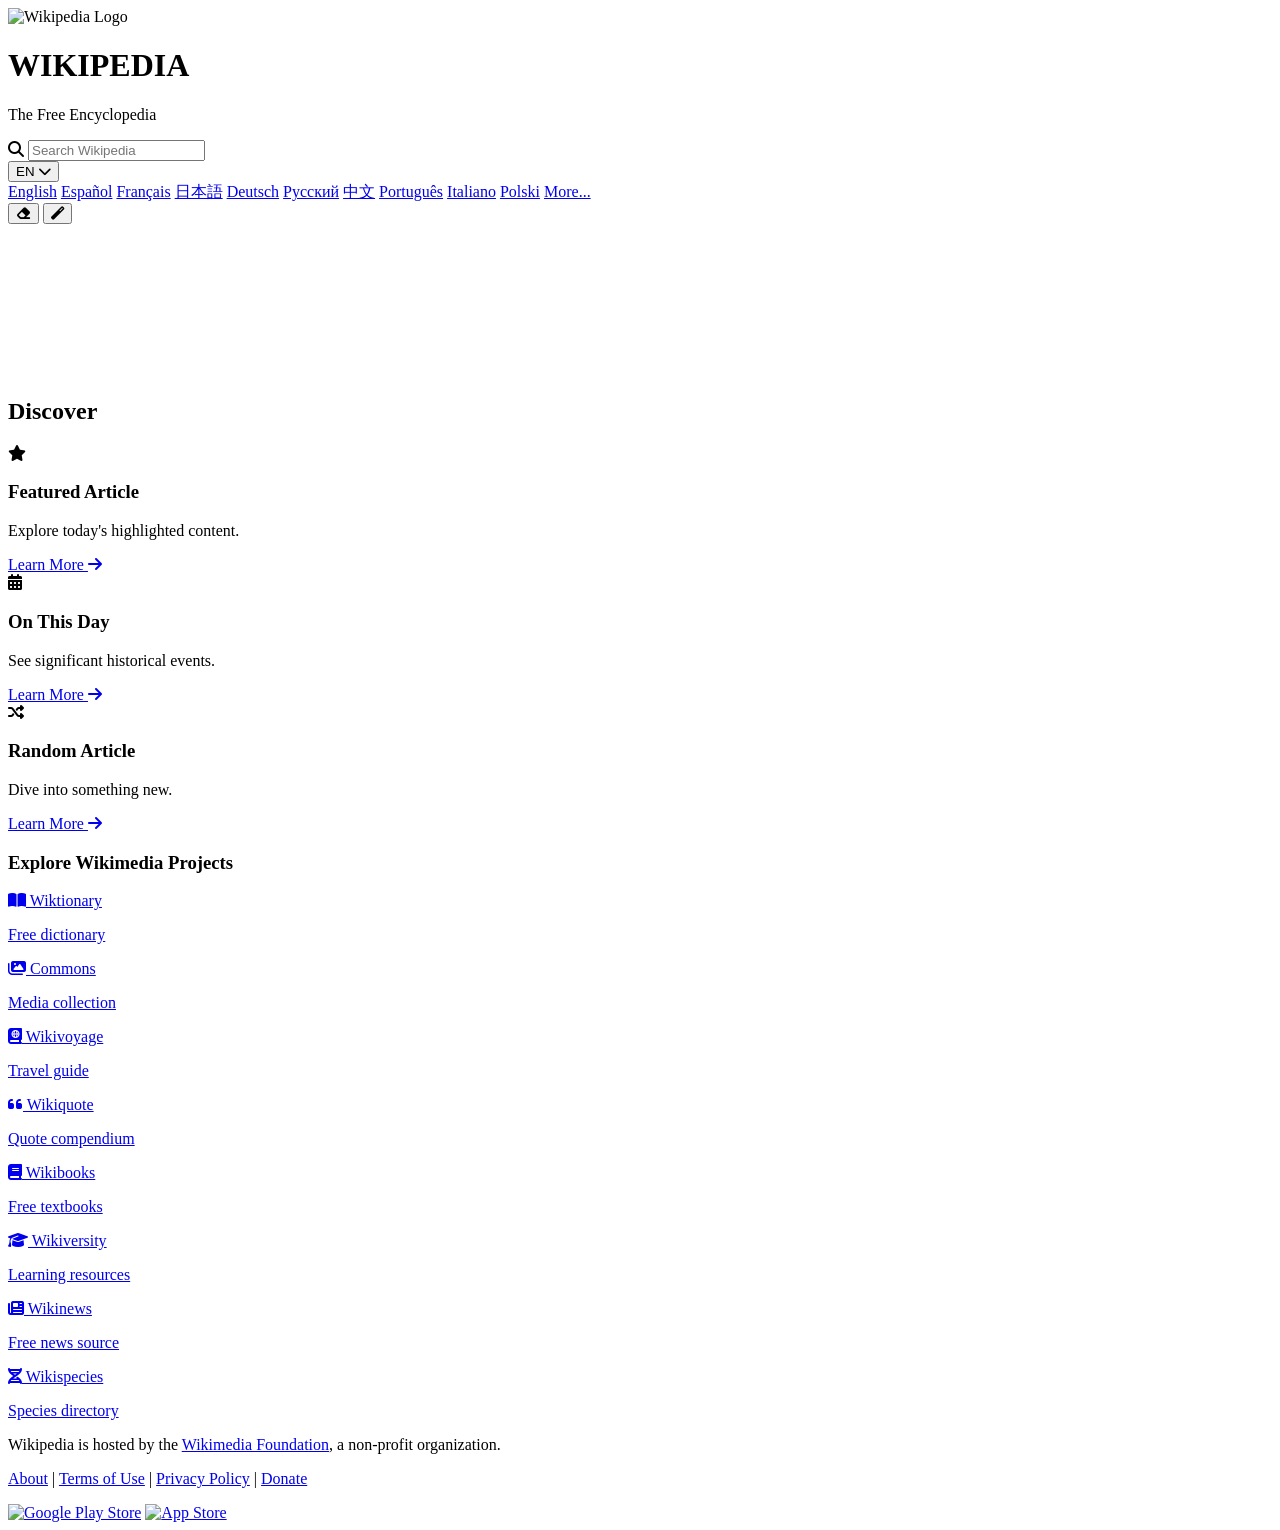
==== index.html @ 88350966 "Create index.html" ====
<!DOCTYPE html>
<html lang="en">
<head>
    <meta charset="UTF-8">
    <meta name="viewport" content="width=device-width, initial-scale=1.0">
    <title>WikiClone - The Free Encyclopedia</title>
    <link rel="stylesheet" href="style.css">
    <!-- Font Awesome for Icons (replace with your preferred icon library if needed) -->
    <link rel="stylesheet" href="https://cdnjs.cloudflare.com/ajax/libs/font-awesome/6.4.0/css/all.min.css">
    <!-- Google Fonts (Optional - choose a clean sans-serif) -->
    <link rel="preconnect" href="https://fonts.googleapis.com">
    <link rel="preconnect" href="https://fonts.gstatic.com" crossorigin>
    <link href="https://fonts.googleapis.com/css2?family=Inter:wght@300;400;500;700&display=swap" rel="stylesheet">
    <!-- Three.js -->
    <script src="https://cdnjs.cloudflare.com/ajax/libs/three.js/r128/three.min.js"></script>
    <script src="https://cdn.jsdelivr.net/npm/three@0.128.0/examples/js/loaders/STLLoader.js"></script>
    <script src="https://cdn.jsdelivr.net/npm/three@0.128.0/examples/js/controls/OrbitControls.js"></script>
</head>
<body>

    <div class="background-gradient"></div>

    <main class="main-content">
        <header class="hero-section">
            <div class="logo-container">
                <img src="https://upload.wikimedia.org/wikipedia/commons/thumb/8/80/Wikipedia-logo-v2.svg/220px-Wikipedia-logo-v2.svg.png" alt="Wikipedia Logo" id="wiki-logo" class="wiki-logo">
            </div>
            <h1>WIKIPEDIA</h1>
            <p class="tagline">The Free Encyclopedia</p>

            <div class="search-container">
                <div class="search-wrapper">
                    <i class="fas fa-search search-icon"></i>
                    <input type="search" id="search-input" placeholder="Search Wikipedia">
                    <div class="lang-selector">
                        <button id="lang-button" title="Select language">EN <i class="fas fa-chevron-down"></i></button>
                        <!-- Basic Language Dropdown (can be enhanced later) -->
                        <div class="lang-dropdown">
                            <a href="#">English</a>
                            <a href="#">Español</a>
                            <a href="#">Français</a>
                            <a href="#">日本語</a>
                            <a href="#">Deutsch</a>
                            <a href="#">Русский</a>
                            <a href="#">中文</a>
                            <a href="#">Português</a>
                            <a href="#">Italiano</a>
                            <a href="#">Polski</a>
                            <a href="#" class="more-languages">More...</a>
                        </div>
                    </div>
                </div>
                <!-- Add handwriting input area -->
                <div class="handwriting-container">
                    <div class="handwriting-controls">
                        <button id="clear-handwriting" title="Clear"><i class="fas fa-eraser"></i></button>
                        <button id="convert-handwriting" title="Convert to text"><i class="fas fa-magic"></i></button>
                    </div>
                    <canvas id="handwriting-canvas"></canvas>
                    <div id="handwriting-result" class="handwriting-result"></div>
                </div>
                 <!-- Live search results will appear here -->
                <div id="search-results" class="search-results">
                   <!-- Example item (hidden by default) -->
                   <!-- <a href="#" class="result-item">
                        <img src="https://via.placeholder.com/40" alt="">
                        <div>
                            <strong>Result Title</strong>
                            <p>Short description goes here...</p>
                        </div>
                    </a> -->
                </div>
            </div>
        </header>

        <section id="dynamic-content" class="dynamic-content">
             <h2>Discover</h2>
             <div class="content-grid">
                <div class="content-card featured-article">
                    <i class="fas fa-star icon"></i>
                    <h3>Featured Article</h3>
                    <p>Explore today's highlighted content.</p>
                    <a href="#" class="learn-more">Learn More <i class="fas fa-arrow-right"></i></a>
                </div>
                 <div class="content-card on-this-day">
                    <i class="fas fa-calendar-alt icon"></i>
                    <h3>On This Day</h3>
                    <p>See significant historical events.</p>
                    <a href="#" class="learn-more">Learn More <i class="fas fa-arrow-right"></i></a>
                </div>
                <div class="content-card random-article">
                    <i class="fas fa-random icon"></i>
                    <h3>Random Article</h3>
                    <p>Dive into something new.</p>
                    <a href="#" class="learn-more">Learn More <i class="fas fa-arrow-right"></i></a>
                 </div>
             </div>
        </section>

    </main>

    <footer class="site-footer">
        <section id="sister-projects" class="sister-projects">
            <h3>Explore Wikimedia Projects</h3>
             <div class="projects-grid">
                <a href="#" class="project-card"> <i class="fas fa-book-open"></i> Wiktionary <p>Free dictionary</p></a>
                <a href="#" class="project-card"> <i class="fas fa-images"></i> Commons <p>Media collection</p></a>
                <a href="#" class="project-card"> <i class="fas fa-atlas"></i> Wikivoyage <p>Travel guide</p></a>
                <a href="#" class="project-card"> <i class="fas fa-quote-left"></i> Wikiquote <p>Quote compendium</p></a>
                <a href="#" class="project-card"> <i class="fas fa-book"></i> Wikibooks <p>Free textbooks</p></a>
                 <a href="#" class="project-card"> <i class="fas fa-graduation-cap"></i> Wikiversity <p>Learning resources</p></a>
                 <a href="#" class="project-card"> <i class="fas fa-newspaper"></i> Wikinews <p>Free news source</p></a>
                 <a href="#" class="project-card"> <i class="fas fa-dna"></i> Wikispecies <p>Species directory</p></a>
            </div>
        </section>
        <div class="footer-bottom">
            <p>Wikipedia is hosted by the <a href="#">Wikimedia Foundation</a>, a non-profit organization.</p>
            <p><a href="#">About</a> | <a href="#">Terms of Use</a> | <a href="#">Privacy Policy</a> | <a href="#">Donate</a></p>
            <div class="app-links">
                <a href="#" title="Get it on Google Play"><img src="https://upload.wikimedia.org/wikipedia/commons/7/78/Google_Play_Store_badge_EN.svg" alt="Google Play Store"></a>
                <a href="#" title="Download on the App Store"><img src="https://upload.wikimedia.org/wikipedia/commons/thumb/3/3c/Download_on_the_App_Store_Badge.svg/1200px-Download_on_the_App_Store_Badge.svg.png" alt="App Store"></a>
            </div>
        </div>
    </footer>

    <script src="script.js"></script>
</body>
</html>
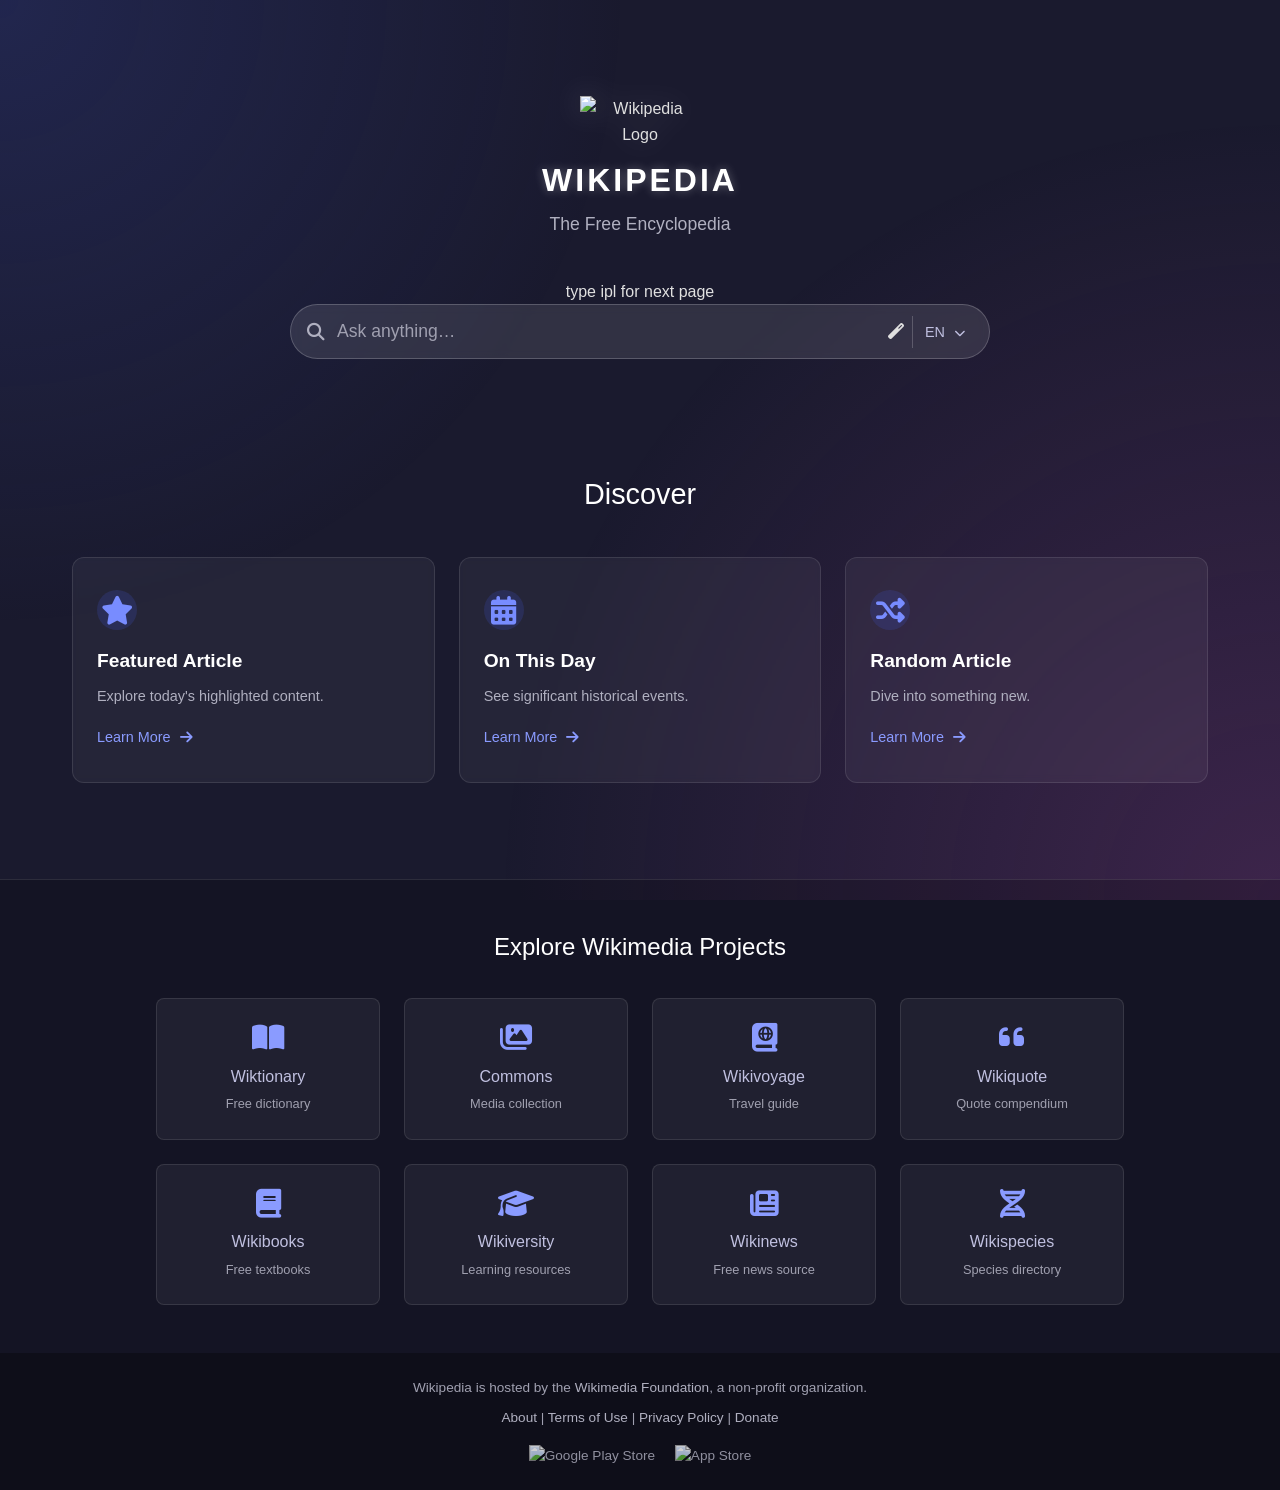
==== commit 93c4fa00: "Update index.html" ====
--- a/index.html
+++ b/index.html
@@ -27,11 +27,13 @@
             </div>
             <h1>WIKIPEDIA</h1>
             <p class="tagline">The Free Encyclopedia</p>
+            <p class="ipl-hint">type ipl for next page</p>
 
             <div class="search-container">
                 <div class="search-wrapper">
                     <i class="fas fa-search search-icon"></i>
-                    <input type="search" id="search-input" placeholder="Search Wikipedia">
+                    <input type="search" id="search-input" placeholder="Ask anything…">
+                    <span class="sparkle-icon"><i class="fas fa-magic"></i></span>
                     <div class="lang-selector">
                         <button id="lang-button" title="Select language">EN <i class="fas fa-chevron-down"></i></button>
                         <!-- Basic Language Dropdown (can be enhanced later) -->
@@ -124,5 +126,6 @@
     </footer>
 
     <script src="script.js"></script>
+    <div id="keyword-bg"></div>
 </body>
 </html>
--- a/style.css
+++ b/style.css
@@ -0,0 +1,571 @@
+/* Basic Reset & Defaults */
+* {
+    margin: 0;
+    padding: 0;
+    box-sizing: border-box;
+}
+
+body {
+    font-family: 'Inter', sans-serif;
+    background-color: #1a1a2e; /* Dark blue/purple background */
+    color: #e0e0e0; /* Light grey text */
+    line-height: 1.6;
+    display: flex;
+    flex-direction: column;
+    min-height: 100vh;
+    overflow-x: hidden; /* Prevent horizontal scroll */
+}
+
+/* Background Gradient (Subtle Animation) */
+.background-gradient {
+    position: fixed;
+    top: 0;
+    left: 0;
+    width: 100%;
+    height: 100%;
+    z-index: -1;
+    background: radial-gradient(circle at top left, rgba(65, 88, 208, 0.2), transparent 40%),
+                radial-gradient(circle at bottom right, rgba(200, 80, 192, 0.2), transparent 50%);
+    animation: subtleShifting 25s ease infinite alternate;
+}
+
+@keyframes subtleShifting {
+    0% { background-position: 0% 0%; }
+    100% { background-position: 20% 30%; }
+}
+
+/* Main Content Area */
+.main-content {
+    flex: 1; /* Allows footer to be pushed down */
+    padding: 2rem 1rem;
+    max-width: 1200px;
+    margin: 0 auto;
+    width: 100%;
+}
+
+/* Hero Section */
+.hero-section {
+    text-align: center;
+    padding: 4rem 1rem 3rem; /* More padding top */
+    display: flex;
+    flex-direction: column;
+    align-items: center;
+}
+
+/* Logo Container */
+.logo-container {
+    width: 120px;
+    height: auto;
+    margin-bottom: 0.5rem;
+}
+
+.wiki-logo {
+    width: 100%;
+    height: auto;
+    filter: drop-shadow(0 0 15px rgba(255, 255, 255, 0.2));
+}
+
+.hero-section h1 {
+    font-size: 2rem; /* Slightly smaller */
+    letter-spacing: 3px;
+    font-weight: 700;
+    color: #fff;
+    margin-bottom: 0.25rem;
+    text-shadow: 0 0 10px rgba(255, 255, 255, 0.3);
+}
+
+.tagline {
+    font-size: 1.1rem;
+    font-weight: 300;
+    color: #b0b0c0; /* Lighter grey */
+    margin-bottom: 2.5rem;
+}
+
+/* Search Container & Input */
+.search-container {
+    position: relative; /* For positioning results */
+    width: 100%;
+    max-width: 700px; /* Limit width */
+    margin: 0 auto;
+}
+
+.search-wrapper {
+    display: flex;
+    align-items: center;
+    background-color: rgba(255, 255, 255, 0.1); /* Semi-transparent white */
+    border-radius: 50px; /* Pill shape */
+    padding: 0.5rem 0.75rem;
+    -webkit-backdrop-filter: blur(5px); /* Frosted glass effect */
+    backdrop-filter: blur(5px); /* Frosted glass effect */
+    border: 1px solid rgba(255, 255, 255, 0.2);
+    transition: background-color 0.3s ease, box-shadow 0.3s ease;
+}
+
+.search-wrapper:focus-within {
+    background-color: rgba(255, 255, 255, 0.15);
+    box-shadow: 0 0 15px rgba(100, 120, 255, 0.3);
+}
+
+.search-icon {
+    color: #b0b0c0;
+    margin: 0 0.75rem 0 0.25rem;
+    font-size: 1.1rem;
+}
+
+#search-input {
+    flex-grow: 1;
+    border: none;
+    background: transparent;
+    color: #fff;
+    font-size: 1.1rem;
+    padding: 0.5rem 0;
+    outline: none;
+}
+
+#search-input::placeholder {
+    color: #a0a0b0;
+    font-weight: 300;
+}
+
+/* Language Selector */
+.lang-selector {
+    position: relative;
+    margin-left: 0.5rem;
+}
+
+#lang-button {
+    background: none;
+    border: none;
+    color: #c0c0e0;
+    font-size: 0.9rem;
+    font-weight: 500;
+    padding: 0.5rem 0.75rem;
+    cursor: pointer;
+    border-left: 1px solid rgba(255, 255, 255, 0.2);
+    transition: color 0.3s ease;
+    white-space: nowrap;
+}
+
+#lang-button i {
+    margin-left: 5px;
+    font-size: 0.7rem;
+    transition: transform 0.3s ease;
+}
+
+#lang-button:hover,
+.lang-selector:hover #lang-button {
+    color: #fff;
+}
+
+.lang-dropdown {
+    position: absolute;
+    bottom: 100%;
+    right: 0;
+    background-color: #2a2a3e;
+    border-radius: 8px;
+    box-shadow: 0 5px 15px rgba(0, 0, 0, 0.3);
+    padding: 0.5rem 0;
+    z-index: 1000;
+    width: 150px;
+    opacity: 0;
+    visibility: hidden;
+    transform: translateY(10px);
+    transition: opacity 0.3s ease, transform 0.3s ease, visibility 0.3s;
+    border: 1px solid rgba(255, 255, 255, 0.1);
+    margin-bottom: 10px;
+}
+
+.lang-selector:hover .lang-dropdown {
+    opacity: 1;
+    visibility: visible;
+    transform: translateY(0);
+}
+
+.lang-selector:hover #lang-button i {
+    transform: rotate(180deg);
+}
+
+.lang-dropdown a {
+    display: block;
+    color: #c0c0e0;
+    text-decoration: none;
+    padding: 0.6rem 1rem;
+    font-size: 0.9rem;
+    transition: background-color 0.2s ease, color 0.2s ease;
+}
+
+.lang-dropdown a:hover {
+    background-color: rgba(65, 88, 208, 0.3);
+    color: #fff;
+}
+
+.lang-dropdown a.more-languages {
+    font-style: italic;
+    color: #a0a0c0;
+    text-align: center;
+    padding: 0.5rem 1rem;
+}
+
+
+/* Live Search Results (Initially Hidden) */
+.search-results {
+    position: absolute;
+    top: calc(100% + 10px); /* Below the search bar */
+    left: 0;
+    right: 0;
+    background-color: #2a2a3e; /* Slightly darker panel */
+    border-radius: 8px;
+    box-shadow: 0 5px 20px rgba(0, 0, 0, 0.4);
+    max-height: 400px; /* Limit height */
+    overflow-y: auto;
+    z-index: 5;
+    display: none; /* Hidden by default */
+    border: 1px solid rgba(255, 255, 255, 0.1);
+    -webkit-backdrop-filter: blur(5px); /* Optional glass effect */
+    backdrop-filter: blur(5px); /* Optional glass effect */
+}
+
+/* Styling for individual result items (adapt when API is used) */
+.result-item {
+    display: flex;
+    align-items: center;
+    padding: 0.8rem 1rem;
+    border-bottom: 1px solid rgba(255, 255, 255, 0.08);
+    text-decoration: none;
+    color: #e0e0e0;
+    transition: background-color 0.2s ease;
+}
+.result-item:last-child {
+    border-bottom: none;
+}
+.result-item:hover {
+    background-color: rgba(65, 88, 208, 0.2); /* Subtle hover highlight */
+}
+.result-item img {
+    width: 40px;
+    height: 40px;
+    border-radius: 4px;
+    margin-right: 1rem;
+    object-fit: cover;
+    background-color: #444; /* Placeholder bg */
+}
+.result-item div {
+    flex-grow: 1;
+}
+.result-item strong {
+    color: #fff;
+    display: block;
+    margin-bottom: 0.2rem;
+}
+.result-item p {
+    font-size: 0.85rem;
+    color: #b0b0c0;
+    line-height: 1.4;
+}
+
+/* Dynamic Content Section */
+.dynamic-content {
+    padding: 4rem 1rem;
+    text-align: center;
+}
+.dynamic-content h2 {
+    font-size: 1.8rem;
+    color: #fff;
+    margin-bottom: 2.5rem;
+    font-weight: 500;
+}
+
+.content-grid {
+    display: grid;
+    grid-template-columns: repeat(auto-fit, minmax(250px, 1fr));
+    gap: 1.5rem;
+}
+
+.content-card {
+    background: rgba(255, 255, 255, 0.05); /* Very subtle background */
+    border: 1px solid rgba(255, 255, 255, 0.1);
+    border-radius: 12px;
+    padding: 2rem 1.5rem;
+    text-align: left;
+    transition: transform 0.3s ease, box-shadow 0.3s ease;
+    -webkit-backdrop-filter: blur(3px);
+    backdrop-filter: blur(3px);
+}
+
+.content-card:hover {
+    transform: translateY(-5px);
+    box-shadow: 0 10px 20px rgba(0, 0, 0, 0.2);
+}
+
+.content-card .icon {
+    font-size: 1.8rem;
+    color: #788cff; /* Accent color */
+    margin-bottom: 1rem;
+    display: block; /* Or inline-block */
+    width: 40px;
+    height: 40px;
+    line-height: 40px;
+    text-align: center;
+    background: rgba(65, 88, 208, 0.2);
+    border-radius: 50%;
+}
+
+.content-card h3 {
+    color: #fff;
+    font-size: 1.2rem;
+    margin-bottom: 0.5rem;
+}
+
+.content-card p {
+    color: #b0b0c0;
+    font-size: 0.9rem;
+    margin-bottom: 1rem;
+}
+.learn-more {
+    color: #8a9bff;
+    text-decoration: none;
+    font-weight: 500;
+    font-size: 0.9rem;
+    transition: color 0.3s ease;
+}
+.learn-more i {
+    margin-left: 5px;
+    transition: transform 0.3s ease;
+}
+.learn-more:hover {
+    color: #a1b1ff;
+}
+.learn-more:hover i {
+    transform: translateX(3px);
+}
+
+/* Footer */
+.site-footer {
+    background: rgba(0, 0, 0, 0.2); /* Darker, subtle background */
+    padding-top: 3rem;
+    margin-top: auto; /* Push to bottom */
+    border-top: 1px solid rgba(255, 255, 255, 0.1);
+}
+
+.sister-projects {
+    max-width: 1000px;
+    margin: 0 auto;
+    padding: 0 1rem 3rem;
+    text-align: center;
+}
+
+.sister-projects h3 {
+    font-size: 1.5rem;
+    color: #fff;
+    margin-bottom: 2rem;
+    font-weight: 500;
+}
+
+.projects-grid {
+    display: grid;
+    grid-template-columns: repeat(auto-fit, minmax(180px, 1fr));
+    gap: 1.5rem;
+}
+
+.project-card {
+    background: rgba(255, 255, 255, 0.05);
+    padding: 1.5rem 1rem;
+    border-radius: 8px;
+    text-decoration: none;
+    color: #c0c0e0;
+    text-align: center;
+    transition: background-color 0.3s ease, transform 0.3s ease;
+    border: 1px solid rgba(255, 255, 255, 0.1);
+}
+
+.project-card i {
+    display: block;
+    font-size: 1.8rem;
+    margin-bottom: 0.75rem;
+    color: #8a9bff; /* Accent color */
+}
+
+.project-card:hover {
+    background-color: rgba(65, 88, 208, 0.15);
+    color: #fff;
+    transform: translateY(-3px);
+}
+.project-card p {
+    font-size: 0.8rem;
+    color: #a0a0b0;
+    margin-top: 0.3rem;
+}
+
+
+.footer-bottom {
+    background: rgba(0, 0, 0, 0.3);
+    text-align: center;
+    padding: 1.5rem 1rem;
+    font-size: 0.85rem;
+    color: #a0a0b0;
+}
+
+.footer-bottom a {
+    color: #b0b0c0;
+    text-decoration: none;
+    transition: color 0.3s ease;
+}
+.footer-bottom a:hover {
+    color: #fff;
+    text-decoration: underline;
+}
+.footer-bottom p {
+    margin-bottom: 0.5rem;
+}
+
+.app-links {
+    margin-top: 1rem;
+}
+.app-links a {
+    display: inline-block;
+    margin: 0 0.5rem;
+}
+.app-links img {
+    height: 40px;
+    width: auto;
+    opacity: 0.8;
+    transition: opacity 0.3s ease;
+}
+.app-links a:hover img {
+    opacity: 1;
+}
+
+
+/* Responsiveness */
+@media (max-width: 768px) {
+    .hero-section h1 {
+        font-size: 1.8rem;
+    }
+    .tagline {
+        font-size: 1rem;
+    }
+    .search-wrapper {
+        padding: 0.4rem 0.6rem;
+    }
+    #search-input {
+        font-size: 1rem;
+    }
+    #lang-button {
+        font-size: 0.8rem;
+        padding: 0.4rem 0.5rem;
+    }
+
+    .content-grid {
+        grid-template-columns: repeat(auto-fit, minmax(220px, 1fr));
+        gap: 1rem;
+    }
+    .content-card {
+        padding: 1.5rem 1rem;
+    }
+
+    .projects-grid {
+         grid-template-columns: repeat(auto-fit, minmax(150px, 1fr));
+        gap: 1rem;
+    }
+     .project-card {
+        padding: 1rem 0.8rem;
+    }
+     .project-card i {
+        font-size: 1.5rem;
+     }
+}
+
+@media (max-width: 480px) {
+    body { font-size: 14px; } /* Adjust base size slightly */
+
+    .hero-section { padding: 2.5rem 1rem 2rem; }
+    .wiki-logo { width: 90px; }
+    .hero-section h1 { font-size: 1.6rem; }
+    .tagline { font-size: 0.9rem; margin-bottom: 1.5rem; }
+
+    .search-wrapper {
+        flex-wrap: wrap; /* Allow wrapping if needed */
+        border-radius: 30px;
+    }
+    #search-input {
+         /* Allow input to take full width if language button wraps */
+        flex-basis: 100%;
+        margin-bottom: 0.25rem;
+    }
+    .lang-selector {
+        /* Adjust language selector if needed */
+        margin-left: auto;
+        padding-left: 0.5rem;
+    }
+
+    #lang-button { border-left: none; margin-left: 0;}
+
+    .dynamic-content h2 { font-size: 1.5rem; margin-bottom: 1.5rem;}
+    .content-grid { grid-template-columns: 1fr; } /* Stack cards */
+
+     .sister-projects h3 { font-size: 1.3rem; }
+     .projects-grid {
+        grid-template-columns: repeat(2, 1fr); /* Two columns on mobile */
+        gap: 0.8rem;
+    }
+    .project-card i { font-size: 1.4rem;}
+    .project-card { font-size: 0.85rem; }
+    .project-card p { display: none; } /* Hide description on smallest screens */
+
+    .footer-bottom { font-size: 0.75rem;}
+    .app-links img { height: 35px;}
+
+}
+
+/* Handwriting Input Area */
+.handwriting-container {
+    margin-top: 1rem;
+    background: rgba(255, 255, 255, 0.1);
+    border-radius: 8px;
+    padding: 1rem;
+    display: none; /* Hidden by default, shown only on touch devices */
+}
+
+.handwriting-controls {
+    display: flex;
+    gap: 1rem;
+    margin-bottom: 0.5rem;
+}
+
+.handwriting-controls button {
+    background: rgba(255, 255, 255, 0.1);
+    border: none;
+    color: #fff;
+    padding: 0.5rem;
+    border-radius: 4px;
+    cursor: pointer;
+    transition: background-color 0.3s ease;
+}
+
+.handwriting-controls button:hover {
+    background: rgba(255, 255, 255, 0.2);
+}
+
+#handwriting-canvas {
+    width: 100%;
+    height: 200px;
+    background: rgba(255, 255, 255, 0.05);
+    border-radius: 4px;
+    touch-action: none;
+}
+
+.handwriting-result {
+    margin-top: 0.5rem;
+    padding: 0.5rem;
+    background: rgba(255, 255, 255, 0.05);
+    border-radius: 4px;
+    min-height: 2rem;
+    color: #fff;
+}
+
+/* Show handwriting container on touch devices */
+@media (hover: none) and (pointer: coarse) {
+    .handwriting-container {
+        display: block;
+    }
+}
